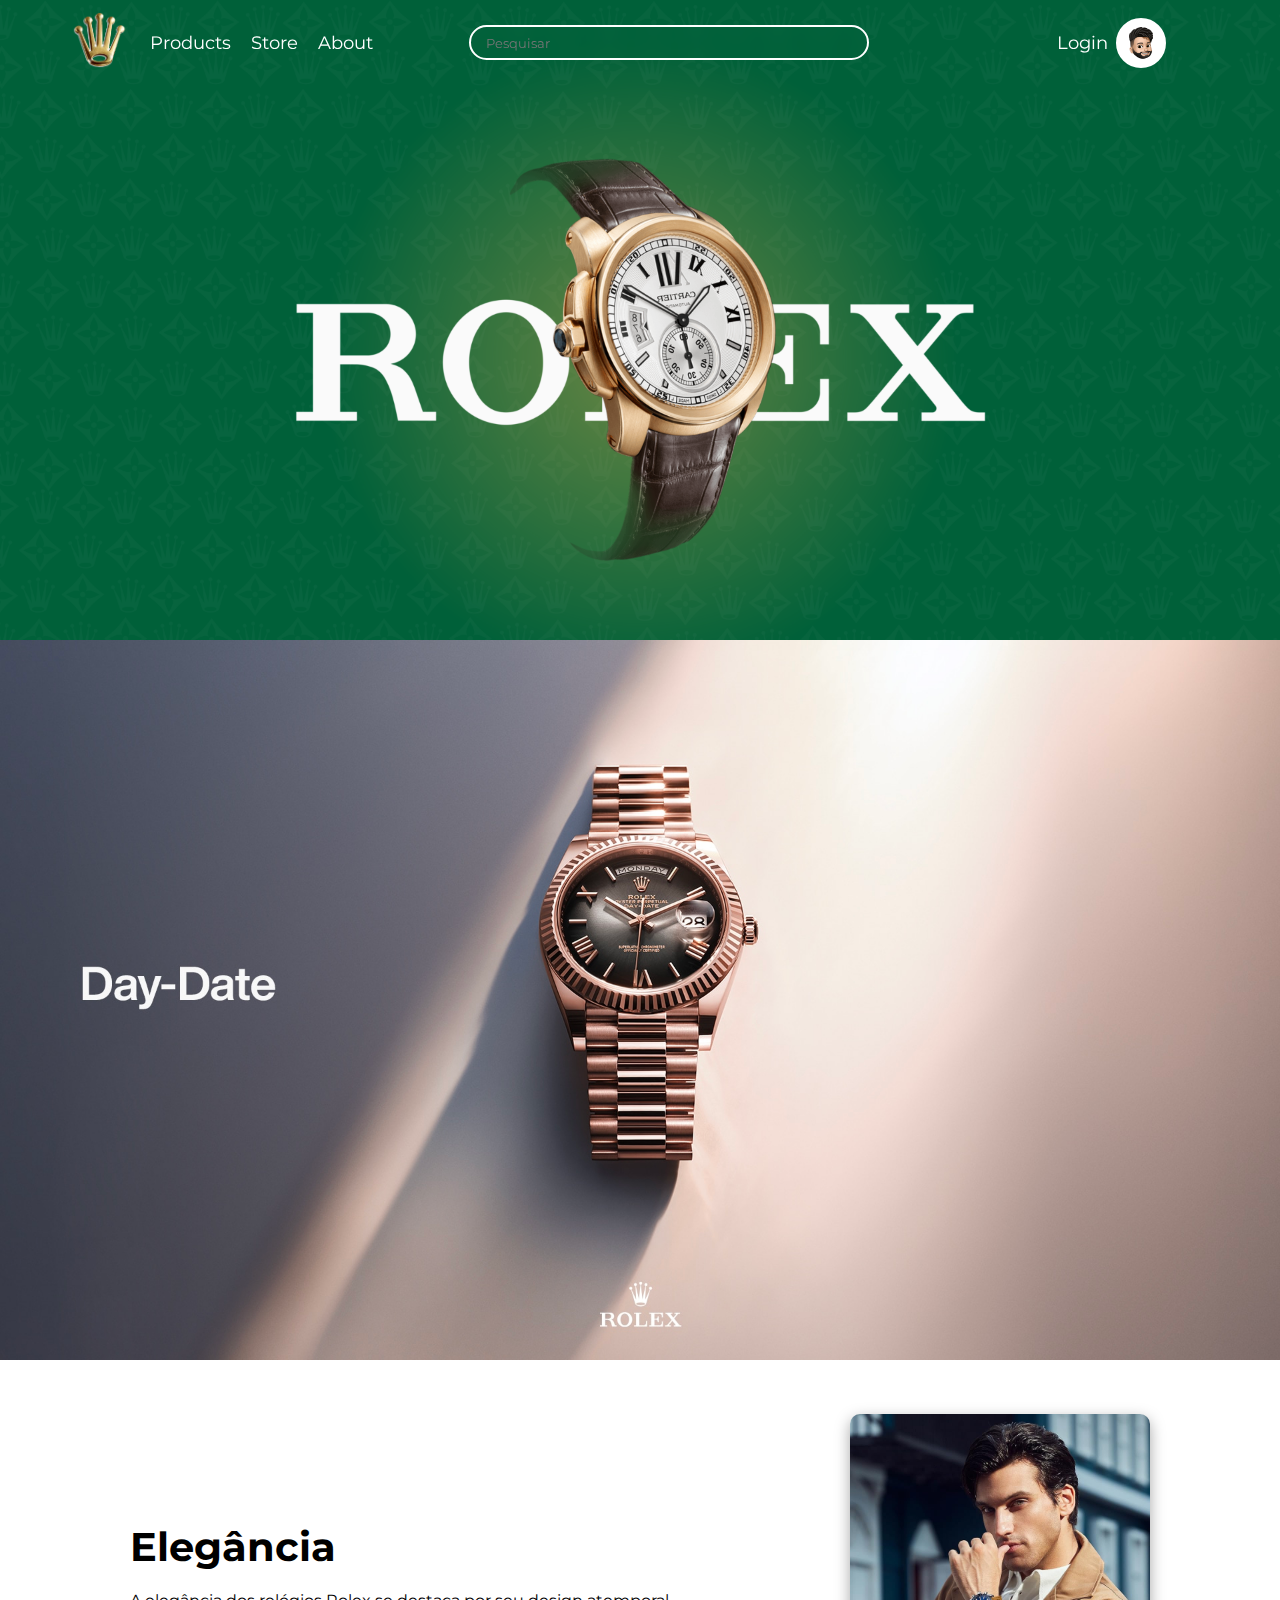
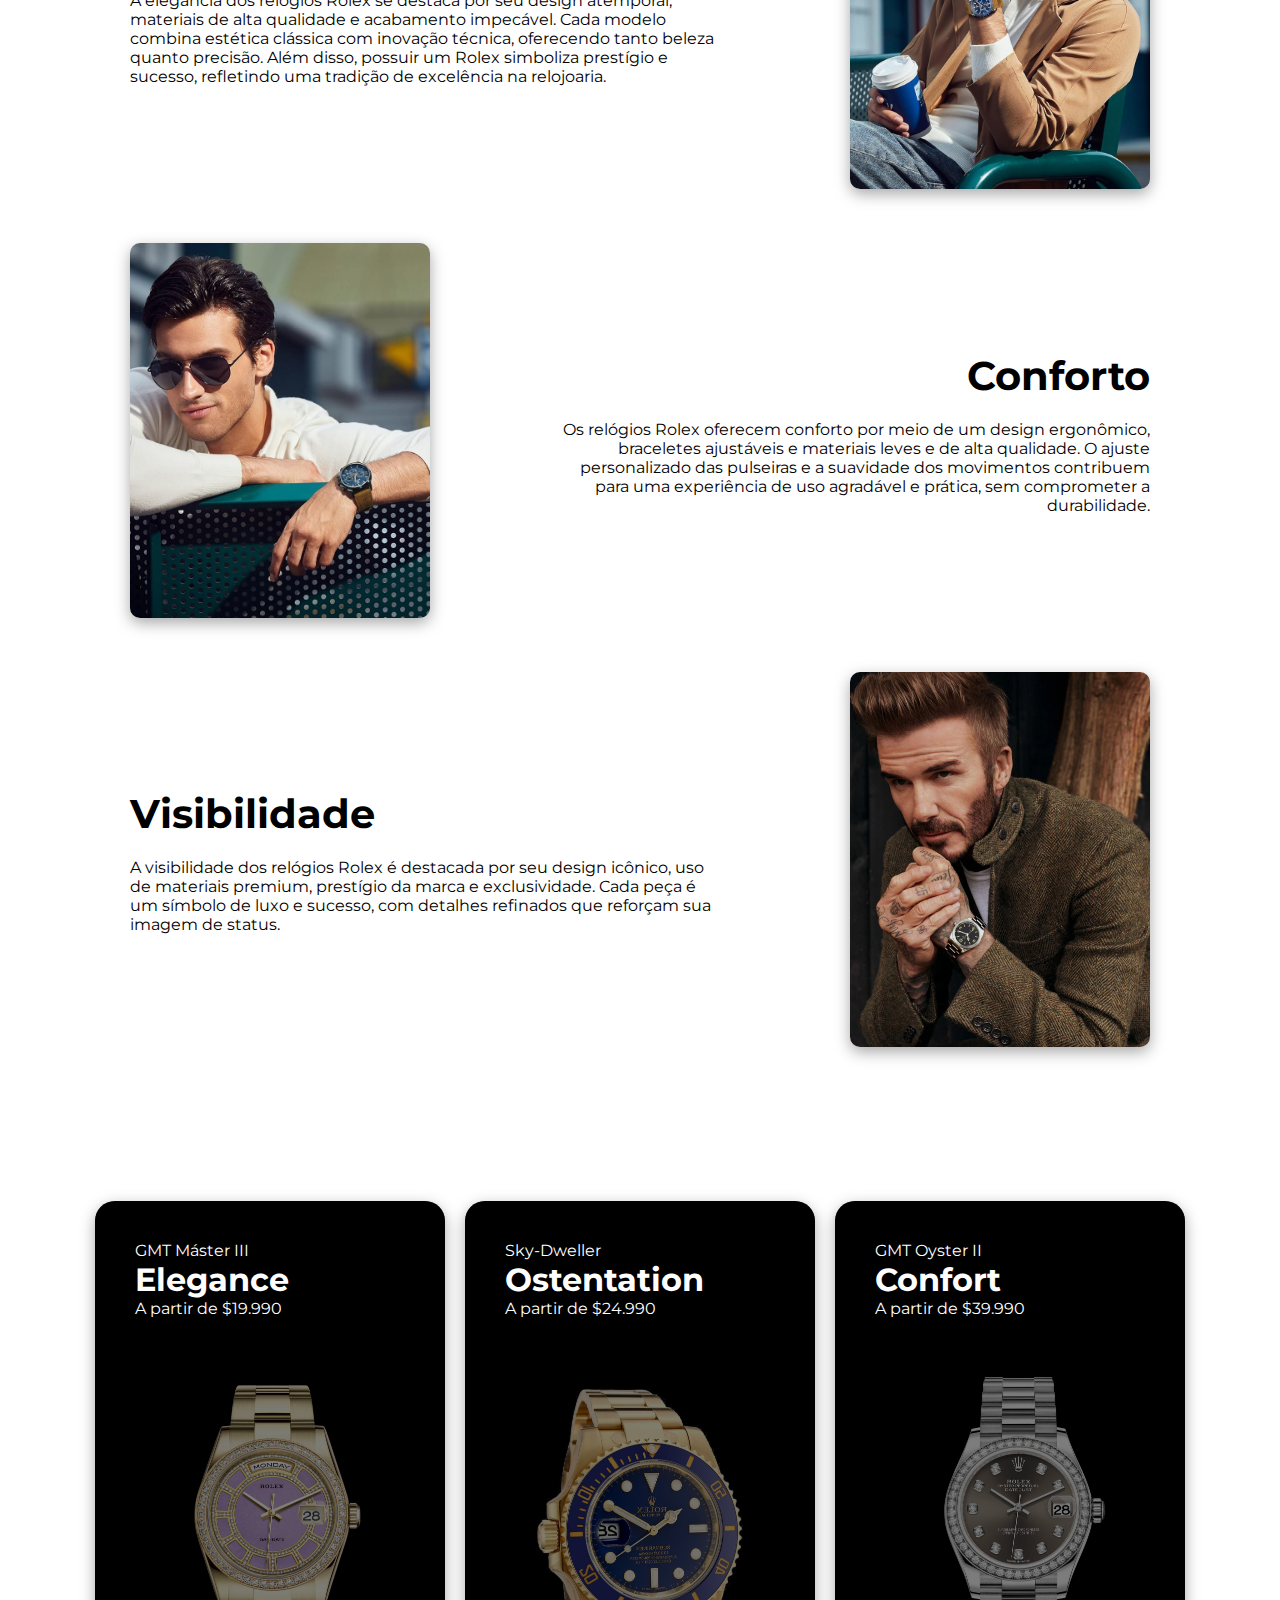
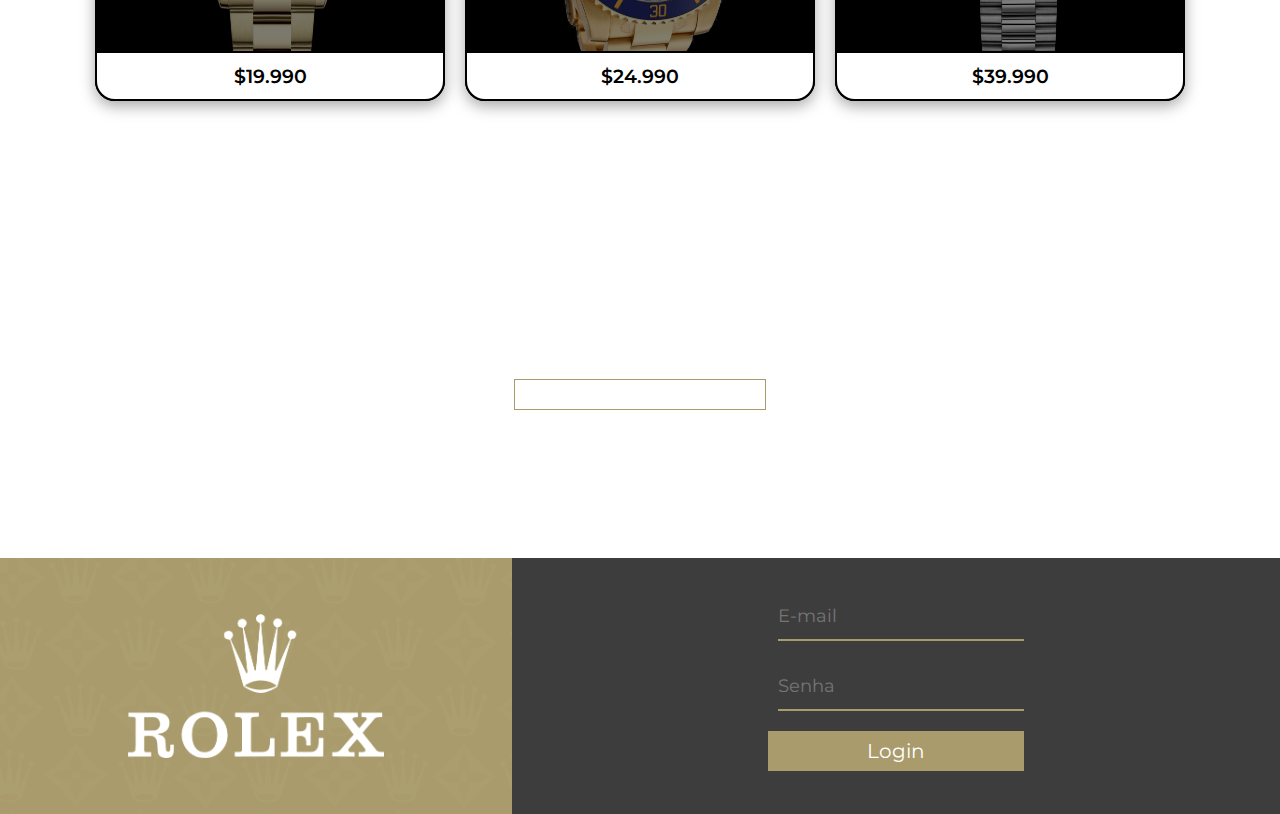
==== index.html @ 1a4acf19 "Update index.html" ====
<!DOCTYPE html>
<html lang="en">
<head>
    <meta name="google" content="notranslate">
    <link rel="stylesheet" href="https://cdnjs.cloudflare.com/ajax/libs/font-awesome/6.6.0/css/all.min.css" integrity="sha512-Kc323vGBEqzTmouAECnVceyQqyqdsSiqLQISBL29aUW4U/M7pSPA/gEUZQqv1cwx4OnYxTxve5UMg5GT6L4JJg==" crossorigin="anonymous" referrerpolicy="no-referrer" />
    <meta charset="UTF-8">
    <link rel="stylesheet" href="style.css">
    <link rel="icon" type="image/x-icon" href="/Imagens/rolex-logo-clipart-gold-bronze-hook-cutlery-transparent-png-2215462.png">
    <meta name="viewport" content="width=device-width, initial-scale=1.0">
    <script src="script.js"></script>
    <title>Document</title>
</head>
<body>
    <header>
        <ul class="nav-bar">
            <div class="dropdown">
                <button class="dropbtn" onclick="myFunction()">☰</button>
                <div class="dropdown-content" id="myDropdown" >
                    <a href="#sobre">Products</a>
                    <a href="#mercadoria">Store</a>
                    <a href="#footer">About</a>
                    <a href="login.html">Login</a>
                </div>
            </div>
            <a href="#casa"><img src="/Imagens/rolex-logo-clipart-gold-bronze-hook-cutlery-transparent-png-2215462.png" alt="" class="logo" style="width: 60px;"></a>

            <a href="#sobre"><li class="item1">Products</li></a>
            <a href="#mercadoria"><li class="item2">Store</li></a>
            <a href="#footer"><li class="item3">About</li></a>
        </ul>
        <form class="search">
            <i class="fa-solid fa-magnifying-glass"></i>
            <input class="text" type="search" placeholder="Pesquisar">
        </form>
        <div class="login">
            <button class="btn"><a href="login.html">Login</a></button>
            <img src="/Imagens/memoji.png" id="user1" alt=""> <!--PngSet-->

        </div>
    </header>
    <div class="back"  id="casa">
        <h1 class="escondido"></h1>
    </div>
    <div class="container" id="sobre">
        <div class="wrapper">
            <img src="/Imagens/slide1.jpg" alt="">
        </div>
    </div>
    <!--Comentarios-->
    <section class="comments">
        <div class="comment">
            <div class="comments-words">
                <h1 class="comments-title">
                    Elegância
                </h1>
                        <p class="comments-comment">
                            A elegância dos relógios Rolex se destaca por seu design atemporal, materiais de alta qualidade e acabamento impecável. Cada modelo combina estética clássica com inovação técnica, oferecendo tanto beleza quanto precisão. Além disso, possuir um Rolex simboliza prestígio e sucesso, refletindo uma tradição de excelência na relojoaria.
                        </p>
            </div>
            <aside>
                <img src="/Imagens/elegante.jpg" alt="" class="comments-img">
            </aside>
        </div>
        <div class="comment2">
            <aside>
                <img src="/Imagens/elegante2.jpg" alt="" class="comments-img">
            </aside>
            <div class="comments-words2">
                <h1 class="comments-title">
                    Conforto
                </h1>
                        <p class="comments-comment">
                            Os relógios Rolex oferecem conforto por meio de um design ergonômico, braceletes ajustáveis e materiais leves e de alta qualidade. O ajuste personalizado das pulseiras e a suavidade dos movimentos contribuem para uma experiência de uso agradável e prática, sem comprometer a durabilidade.
                        </p>
            </div>
        </div>
        <div class="comment">
            <div class="comments-words">
                <h1 class="comments-title">
                    Visibilidade
                </h1>
                        <p class="comments-comment">
                            A visibilidade dos relógios Rolex é destacada por seu design icônico, uso de materiais premium, prestígio da marca e exclusividade. Cada peça é um símbolo de luxo e sucesso, com detalhes refinados que reforçam sua imagem de status.
                        </p>
            </div>
            <aside>
                <img src="/Imagens/elegante3.webp" alt="" class="comments-img">
            </aside>
        </div>
    </section>
    <!--cards-->
    <div class="multiple-cards">
        <div class="card">
            <div class="container-card">
                <p class="card-title">GMT Máster III</p>
                <h1 class="card-subtitle">Elegance</h1>
                <p class="price">A partir de $19.990</p>
                <button class="price-buy">$19.990</button>
            </div>
        </div>
        <div class="card1">
            <div class="container-card">
                <p class="card-title">Sky-Dweller</p>
                <h1 class="card-subtitle">Ostentation</h1>
                <p class="price">A partir de $24.990</p>
                <button class="price-buy">$24.990</button>
            </div>
        </div>
        <div class="card2">
            <div class="container-card">
                <p class="card-title">GMT Oyster II</p>
                <h1 class="card-subtitle">Confort</h1>
                <p class="price">A partir de $39.990</p>
                <button class="price-buy">$39.990</button>
            </div>
        </div>
    </div>
    <footer>
        <div class="sessao">
            <div class="primeira">
                <p class="mensagem-footer">
                    Follow us on social media
                </p>

            </div>
            <div class="segunda">
                <i class="fa-brands fa-facebook" id="facebook"></i>
                <i class="fa-brands fa-twitter" id="twitter"></i>
                <i class="fa-brands fa-instagram" id="instagram"></i>
                <i class="fa-brands fa-tiktok" id="tiktok"></i>
            </div>
        </div>
        <div class="sessao2" id="footer">
            <div class="box">
                <img class="whitelogo" src="/Imagens/white.png" alt="" style="width: 20vw;">
                
            </div>
            <div class="forms">
                <form class="formulario">
                    <div class="form-element">
                        <i class="fa-solid fa-user" id="user2"></i>
                        <input type="email" name="email" id="email" placeholder="E-mail">
                    </div>
                    <div class="form-element">
                        <i class="fa-solid fa-lock" id="user2"></i>
                        <input type="password" name="Senha" id="senha" placeholder="Senha">
                    </div>
                    <div class="form-element">
                        <input type="submit" value="Login" id="botao">
                    </div>
                    
                </form>
            </div>
        </div>

    </footer>
    
</body>
</html>
---- style.css ----
@import url('https://fonts.googleapis.com/css2?family=Montserrat:ital,wght@0,100..900;1,100..900&display=swap');

*{
    margin: 0;
    padding: 0;
    box-sizing: border-box;
    font-family: "Montserrat", sans-serif;
    text-decoration: none;
    list-style: none;
    scroll-behavior: smooth;
}

body{
    min-height: 100vh;
    background-size: 100%;
    background-color: #fff;
    background-position: center;
}
a{
    color: #fff;
}
a:hover{
    color: rgba(255, 255, 255, 0.4);
}
a:active{
    color: rgba(255, 255, 255, 0.2);
}


::-webkit-scrollbar{
    width: 0px;
}
.nav-bar{
    display: flex;
    align-items: center;
    list-style: none;
    gap: 20px;
    color: #fff;
    font-size: 18px;
    padding-right: 15px;
}
.dropbtn{
    background-color: transparent;
    border: none;
    color: #fff;
    font-size: 30px;
    cursor: pointer;
}
.dropdown-content{
    display: none;
    position: absolute;
    text-align: center;
    background-color: #fff;
    min-width: 300px;
    box-shadow: 0px 8px 16px 0px rgba(0, 0, 0, 0.2);
    margin-top: 20px;
    z-index: 1;
    
}
.dropdown-content a{
    color: black;
    padding: 12px 16px;
    text-decoration: none;
    display: block;
}
.dropdown a:hover{
    background-color: #c0c0c0;
}
.dropdown{
    position: relative;
    display: inline-block;
}
.show{
    display: block;
}
.item1, .item2, .item3{
    cursor: pointer;
}
.item1:hover{
    color: rgba(255, 255, 255, 0.4);
}
.item2:hover{
    color: rgba(255, 255, 255, 0.4);
}
.item3:hover{
    color: rgba(255, 255, 255, 0.4);
}
.item1:active{
    color: rgba(255, 255, 255, 0.2);
}
.item2:active{
    color: rgba(255, 255, 255, 0.2);
}
.item3:active{
    color: rgba(255, 255, 255, 0.2);
}
.search{
    display: flex;
    align-items: center;
    gap: 10px;
    border: 2px solid #fff;
    padding: 5px;
    border-radius: 50px;
    color: #fff;
    height: 35px;
    backdrop-filter: blur(10px);
}
.text{
    outline: none;
    border: none;
    width: 100%;
    overflow: hidden;
    background-color: transparent;
    color: #fff;

}
.login{
    padding-right: 5vw;
    display: flex;
}
.btn{
    font-size: 18px;
    color: #fff;
    background-color: transparent;
    border: none;
    padding: 8px;
    border-radius: 50px 0 0 50px; 
    cursor: pointer;
}
.btn:hover{
    color: rgba(255, 255, 255, 0.4);
}
.btn:active{
    color: rgba(255, 255, 255, 0.2);
}
#user1{
    background-color: #fff;
    border: 2px solid #fff;
    border-radius: 50px;
    padding: 7px;
    color: #fff;
    cursor: pointer;
    width: 50px;
    height: 50px;
    object-fit: contain;
}

.escondido{
    color: transparent;
}

img{
    width: 100%;
}


.diferente{
    background-color: #006039;
    color: #fff;
}
/*Comentarios*/

.comments{
    padding: 50px 100px;
}
.comment{
    display: flex;
    align-items: center;
    justify-content: center;
    padding: 0 30px 0 30px;
}
.comments-img{
    width: 300px;
    border-radius: 10px;
    box-shadow: rgba(0, 0, 0, 0.35) 0px 5px 15px;
}
.comments-title{
    font-size: 40px;
    padding: 0px 0 20px 0;
}
.comments-words{
    padding: 0 10vw 0 0;
}
.comments-words2{
    padding: 0 0 0 10vw;
}
.comment2{
    display: flex;
    align-items: center;
    justify-content: center;
    text-align: right;
    padding: 50px 30px 50px 30px;
}

/*cards*/
.container-card{
    color: #fff;
    position: absolute;
    top: 50%;
    left: 50%;
    transform: translate(-50%,-50%);
    width: 350px;
    height: 500px;
    padding: 40px;
    background: rgba(0, 0, 0, 0.5);
    border-radius: 20px;   
    box-shadow: rgba(0, 0, 0, 0.35) 0px 5px 15px; 

}
.card{
    position: relative;
    background-image: url(/Imagens/relogio1.png);
    background-position: center;
    background-repeat: no-repeat;
    background-size: cover;
    width: 350px;
    height: 500px;
    border-radius: 20px;
}
.card1{
    position: relative;
    background-image: url(/Imagens/relogio2.png);
    background-position: center;
    background-repeat: no-repeat;
    background-size: cover;
    width: 350px;
    height: 500px;
    border-radius: 20px;
}
.card2{
    position: relative;
    background-image: url(/Imagens/relogio3.png);
    background-position: center;
    background-repeat: no-repeat;
    background-size: cover;
    width: 350px;
    height: 500px;
    border-radius: 20px;
}
.multiple-cards{
    display: flex;
    align-items: center;
    justify-content: center;
    gap: 20px;
    flex-wrap: wrap;
    padding: 100px 0 150px 0;
}
.price-buy{
    position: absolute;
    bottom: 0;
    left: 0;
    width: 100%;
    height: 50px;
    background: #fff;
    color: #000;
    display: flex;
    justify-content: center;
    align-items: center;
    font-size: 1.2em;
    font-weight: 600;
    border-radius: 0 0 20px 20px;
    cursor: pointer;
    border: #000 solid 2px;
}
.container-card:hover{
    background: rgba(0, 0, 0, 0);
    transition: 0.1s;

}
.card:hover{
    transform: scale(1.02);
    transition: 0.2s;
}
.card1:hover{
    transform: scale(1.02);
    transition: 0.2s;
}
.card2:hover{
    transform: scale(1.02);
    transition: 0.2s;
}
.price-buy:hover{
    background: #006039;
    color: #fff;
    transition: 0.1s;
}
.sessao{
    background-image: url(/Imagens/footer.png);
    background-repeat: no-repeat;
    background-size: 100%;
    background-position: top;

}

.mensagem-footer{
    text-align: center;
    border: 1.5px solid #a99b6b;
    padding: 5px;
    margin-bottom: 20px;
    font-weight: 300;
    letter-spacing: 1.5px;
}
.segunda{
    display: flex;
    align-items: center;
    justify-content: center;
    gap: 25px;
    font-size: 30px;
    padding: 0 0 10vw 0;

}
/*redes sociais*/
#facebook{
    border: none;
    cursor: pointer;
    transition: 0.1s;

    
}

#instagram{
    border: none;
    cursor: pointer;
}

#twitter{
    border: none;
    cursor: pointer;
    transition: 0.1s;

}
#facebook:hover{
    color:#3b5998;
}
#tiktok{
    border: none;
    cursor: pointer;
    transition: 0.1s;
}
#instagram:hover{
    color:#e1306c;
}
#twitter:hover{
    color:#00acee;
}
#tiktok:hover{
    color:#ff0000;
}

.formulario{
    display: flex;
    flex-direction: column;
    gap: 10px;
    width: 20vw;
    float:right;

}
.sessao2{
    display: flex;
    background-color: rgb(61, 61, 61);
}

.fa-brands{
    color: #fff;
}

#email{
    width: 100%;
    background-color: transparent;
    border: none;
    border-bottom: 2px solid #a99b6b;
    color: #fff;
}
#senha{
    width: 100%;
    background-color: transparent;
    border: none;
    border-bottom: 2px solid #a99b6b;
    color: #fff;
}
#botao{
    width: 100%;
}
#user2{
    font-size: 20px;
    color: #a99b6b;
}
.form-element{
    display: flex;
    align-items: center;
    gap: 10px;
    padding: 0 0 10px 0;
    
}

/*Media*/
/*Desktop*/
@media screen and (min-width: 1024px){
    .search{
        width: 400px;
        margin-right: 100px;
    }
    header{
        position: fixed;
        z-index: 99999;
        display: flex;
        justify-content: space-between;
        align-items: center;
        padding: 10px 50px;
        width: 100%
    }
    .dropbtn{
        display: none;
    }
    .back{
        background-repeat: no-repeat;
        background-size: 100%;
        background-image: url(/Imagens/computador.png);
        display: flex;
        align-items: center;
        justify-content: center;
        height: 50vw;

    }
    .frase{
        margin-top: 10px;
        width: 40%;
        font-size: 20px;
    }
    .titulo{
        font-size: 40px;
        width: 80%;
        color: 	#fff;
    }

    #email{
        font-size: 20px;
        height: 50px;
        outline: none;
    
    }
    #email::placeholder{
        font-size: 18px;
    }
    #senha{
        height: 50px;
        outline: none;
        font-size: 20px;
    
    }
    #senha::placeholder{
        font-size: 18px;
    }
    #botao{
        height: 40px;
        outline: none;
        font-size: 20px;
        background-color: #a99b6b;
        color: #fff;
        border: none;
        cursor: pointer;
    
    }
    .box{
        height: 20vw;
        width: 40vw;
        background-image: url(Imagens/goldbackground.png);
        display: flex;
        align-items: center;
        justify-content: center;
    }
    .forms{
        display: flex;
        align-items: center;
        justify-content: center;
        padding-left: 20%;
    }
    .primeira{
        background-repeat: no-repeat;
        background-size: 100%;
        padding: 20px;
        color: #fff;
        display: flex;
        justify-content: center;
        align-items: center;
        padding: 10vw 0 0 0;
    }


}

/*Tablet*/
@media screen and (min-width: 768px) and (max-width: 1023px){
    .item1, .item2, .item3{
        display: none;
    }
    .search{
        width: 300px;
        margin-right: 50px;
    }
    header{
        position: fixed;
        z-index: 99999;
        display: flex;
        justify-content: space-between;
        align-items: center;
        padding: 10px 50px;
        width: 100%
    }
    .btn{
        display: none;
    }
    .frase{
        font-size: 17px;
        width: 60%;
    }
    .back{
        background-repeat: no-repeat;
        background-size: 100%;
        background-image: url(/Imagens/tablet.png);
        display: flex;
        align-items: center;
        justify-content: center;
        height: 120vw;

    }

    #email{
        font-size: 20px;
        height: 30px;
        outline: none;
    
    }
    #email::placeholder{
        font-size: 20px;
    }
    #senha{
        height: 30px;
        outline: none;
        font-size: 20px;
    
    }
    #senha::placeholder{
        font-size: 20px;
    }
    #botao{
        height: 30px;
        outline: none;
        font-size: 15px;
        background-color: #a99b6b;
        color: #fff;
        border: none;
        cursor: pointer;
    
    }
    
    .box{
        height: 20vw;
        width: 40vw;
        background-image: url(Imagens/goldbackground.png);
        display: flex;
        align-items: center;
        justify-content: center;
        
    }
    .form-element{
        width: 40vw;
    }
    .forms{
        display: flex;
        align-items: center;
        justify-content: center;
        padding-left: 10%;
    }
    .primeira{
        background-repeat: no-repeat;
        background-size: 100%;
        padding: 20px;
        color: #fff;
        display: flex;
        justify-content: center;
        align-items: center;
        padding: 10vw 0 0 0;
    }

}

/*Mobile*/
@media screen and (max-width: 767px){
    .item1, .item2, .item3{
        display: none;
    }
    header{
        position: fixed;
        z-index: 99999;
        display: flex;
        justify-content: space-between;
        align-items: center;
        padding: 10px 10px;
        width: 100%
    }
    .login{
        padding-left: 30px;
    }
    .btn{
        display: none;
    }
    .nav-bar{
        padding-left: 10px;
        gap: 3px;
    }
    .lista2{
        display: none;
    }
    .back{
        background-repeat: no-repeat;
        background-size: 100%;
        background-image: url(/Imagens/calular.png);
        display: flex;
        align-items: center;
        justify-content: center;
        height: 170vw;

    }
    .frase{
        margin-top: 10px;
        width: 80%;
        font-size: 12px;
    }
    .titulo{
        font-size: 20px;
        width: 100%;
        color: 	#fff;
    }
    .comments{
        padding: 50px 0px;
    }
    .comments-img{
        width: 180px;
    }
    .comments-title{
        font-size: 30px;
    }
    .comments-words{
        padding: 0 10vw 0 0;
        font-size: 12px;
    }
    .comments-words2{
        padding: 0 0 0 10vw;
        font-size: 12px;
    }

    #email{
        font-size: 20px;
        height: 20px;
        outline: none;
    
    }
    #email::placeholder{
        font-size: 15px;
    }
    #senha{
        height: 20px;
        outline: none;
        font-size: 20px;
    
    }
    #senha::placeholder{
        font-size: 15px;
    }
    #botao{
        height: 20px;
        outline: none;
        font-size: 13px;
        background-color: #a99b6b;
        color: #fff;
        border: none;
        cursor: pointer;
    
    }
    .box{
        height: 30vw;
        width: 40vw;
        background-image: url(Imagens/goldbackground.png);
        display: flex;
        align-items: center;
        justify-content: center;
        
    }
    .form-element{
        width: 40vw;
    }
    .forms{
        display: flex;
        align-items: center;
        justify-content: center;
        padding-left: 10%;
    }
    .primeira{
        background-repeat: no-repeat;
        background-size: 100%;
        padding: 20px;
        color: #fff;
        display: flex;
        justify-content: center;
        align-items: center;
        padding: 10vw 0 0 0;
    }

}
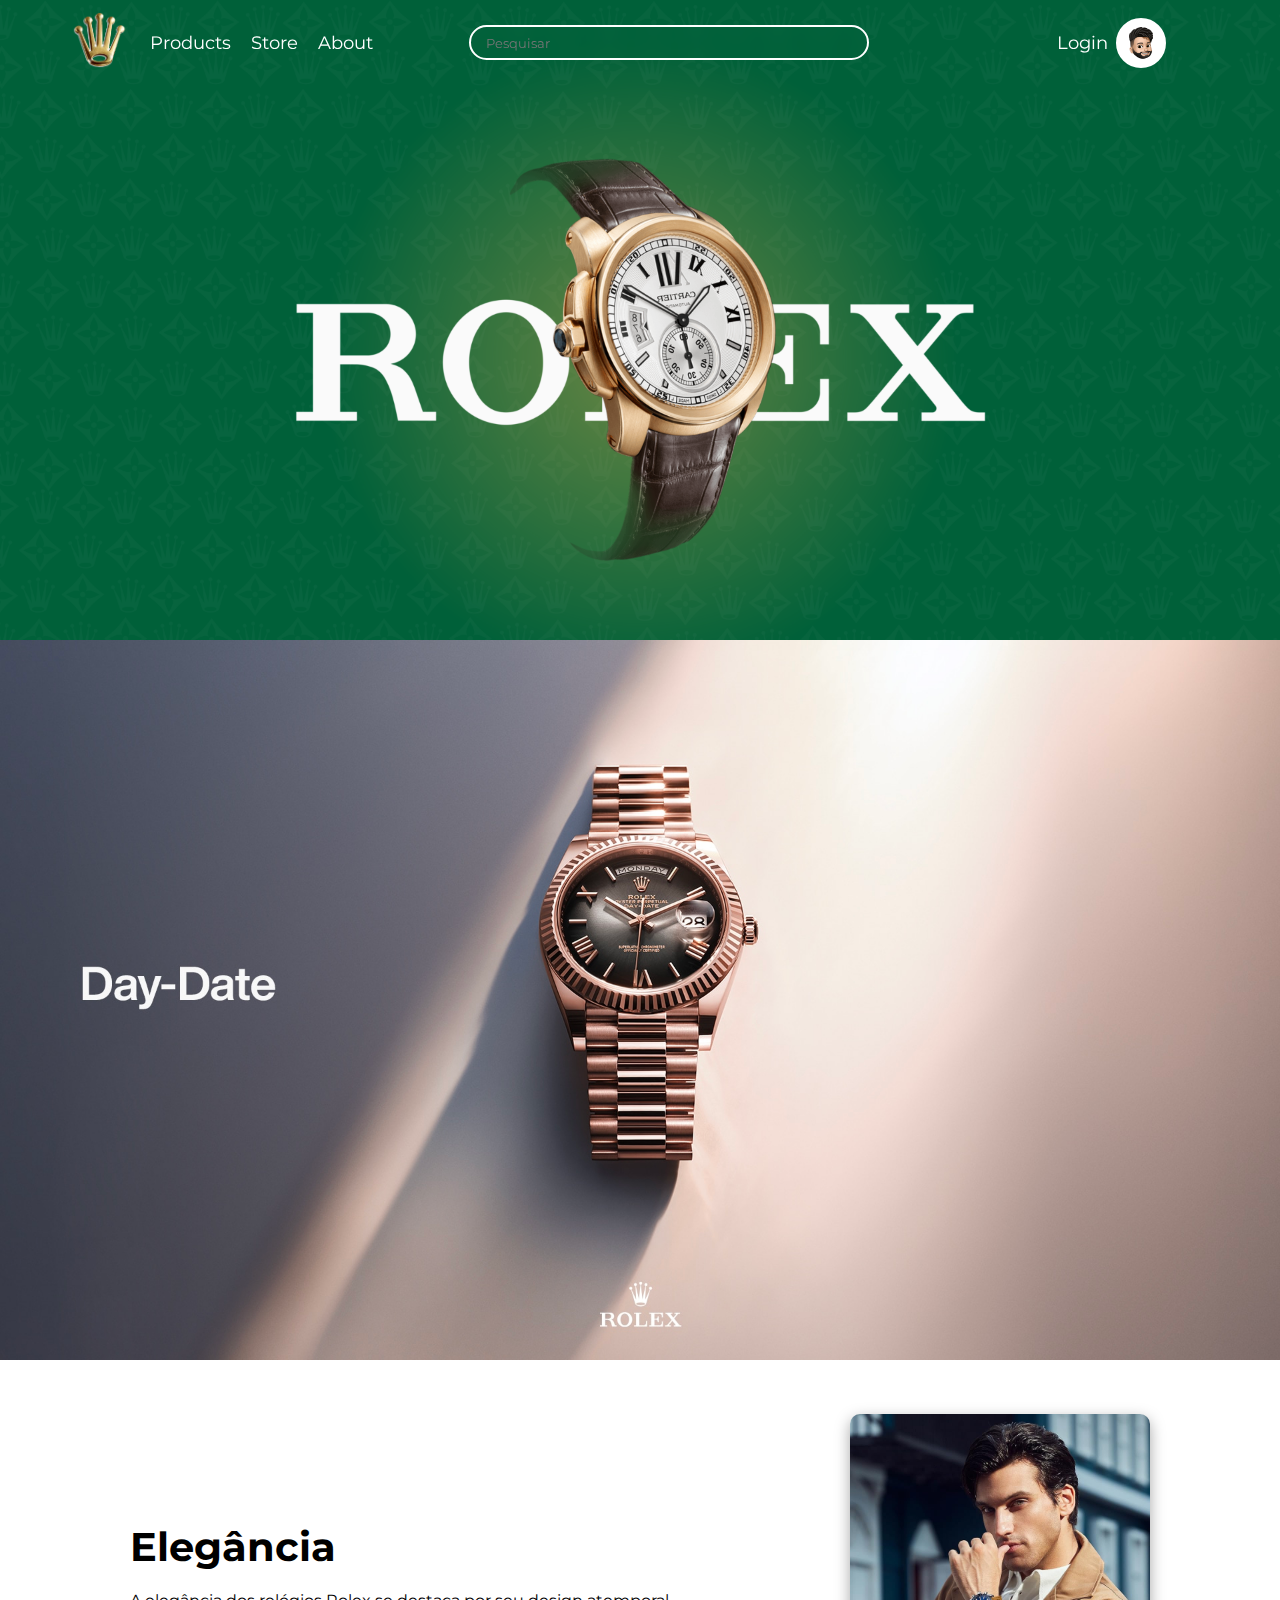
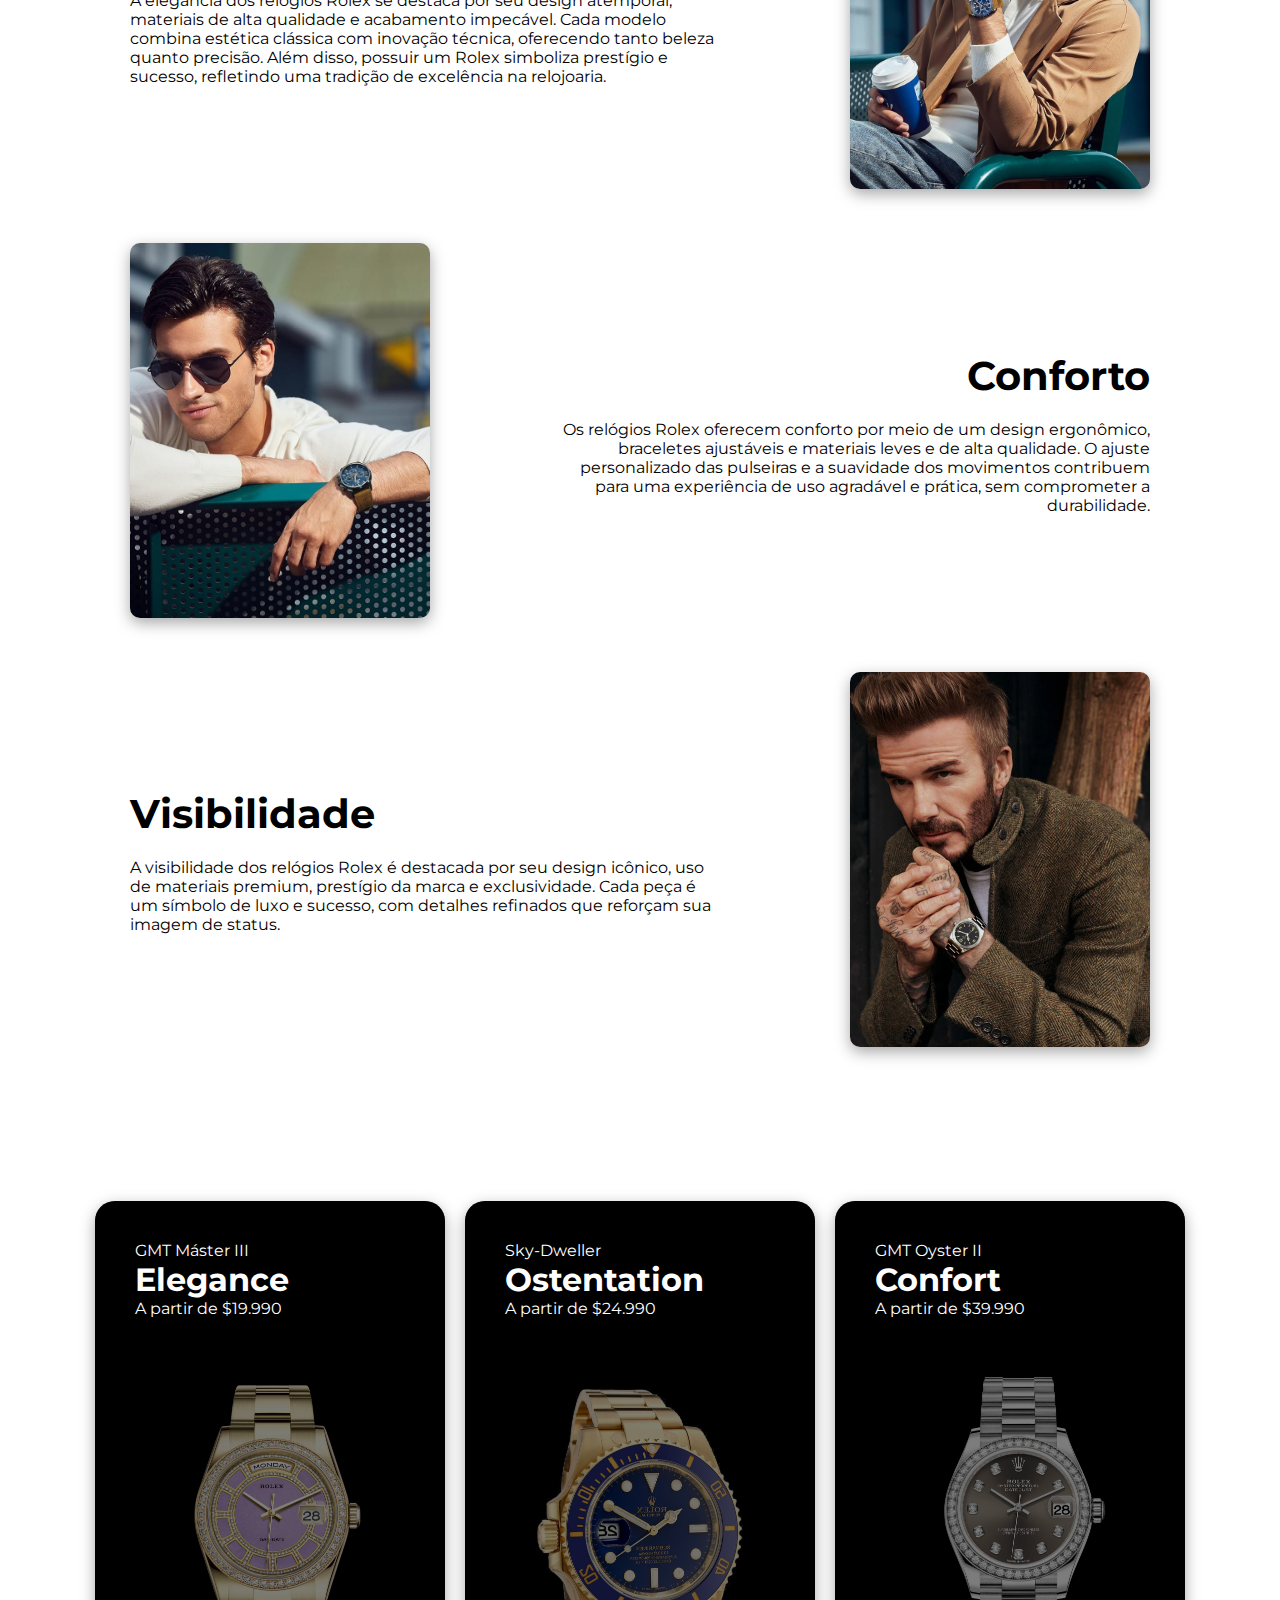
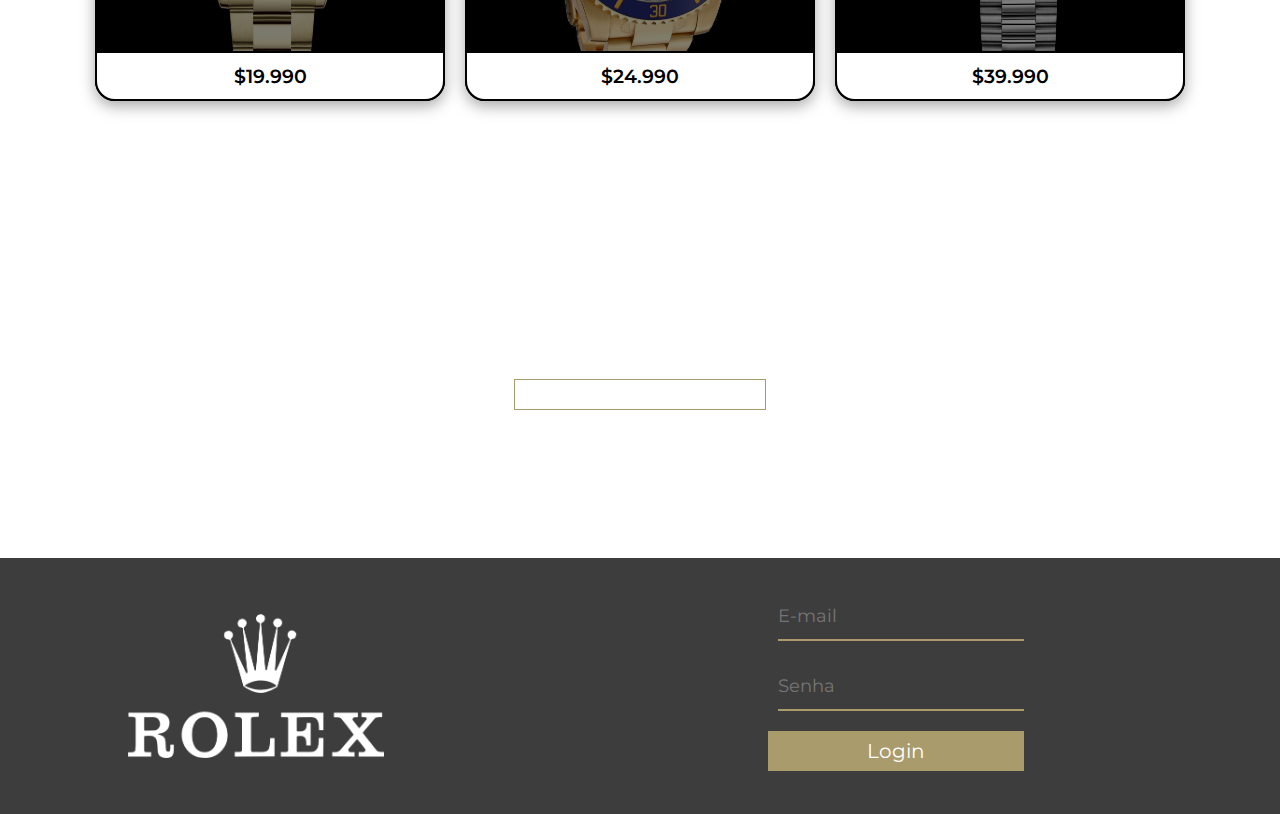
==== commit 6bb1e435: "Update index.html" ====
--- a/index.html
+++ b/index.html
@@ -22,7 +22,7 @@
                     <a href="login.html">Login</a>
                 </div>
             </div>
-            <a href="#casa"><img src="/Imagens/rolex-logo-clipart-gold-bronze-hook-cutlery-transparent-png-2215462.png" alt="" class="logo" style="width: 60px;"></a>
+            <a href="#casa"><img src="./Imagens/rolex-logo-clipart-gold-bronze-hook-cutlery-transparent-png-2215462.png" alt="" class="logo" style="width: 60px;"></a>
 
             <a href="#sobre"><li class="item1">Products</li></a>
             <a href="#mercadoria"><li class="item2">Store</li></a>
@@ -34,7 +34,7 @@
         </form>
         <div class="login">
             <button class="btn"><a href="login.html">Login</a></button>
-            <img src="/Imagens/memoji.png" id="user1" alt=""> <!--PngSet-->
+            <img src="./Imagens/memoji.png" id="user1" alt=""> <!--PngSet-->
 
         </div>
     </header>
@@ -43,7 +43,7 @@
     </div>
     <div class="container" id="sobre">
         <div class="wrapper">
-            <img src="/Imagens/slide1.jpg" alt="">
+            <img src="./Imagens/slide1.jpg" alt="">
         </div>
     </div>
     <!--Comentarios-->
@@ -58,12 +58,12 @@
                         </p>
             </div>
             <aside>
-                <img src="/Imagens/elegante.jpg" alt="" class="comments-img">
+                <img src="./Imagens/elegante.jpg" alt="" class="comments-img">
             </aside>
         </div>
         <div class="comment2">
             <aside>
-                <img src="/Imagens/elegante2.jpg" alt="" class="comments-img">
+                <img src="./Imagens/elegante2.jpg" alt="" class="comments-img">
             </aside>
             <div class="comments-words2">
                 <h1 class="comments-title">
@@ -84,7 +84,7 @@
                         </p>
             </div>
             <aside>
-                <img src="/Imagens/elegante3.webp" alt="" class="comments-img">
+                <img src="./Imagens/elegante3.webp" alt="" class="comments-img">
             </aside>
         </div>
     </section>
@@ -132,7 +132,7 @@
         </div>
         <div class="sessao2" id="footer">
             <div class="box">
-                <img class="whitelogo" src="/Imagens/white.png" alt="" style="width: 20vw;">
+                <img class="whitelogo" src="./Imagens/white.png" alt="" style="width: 20vw;">
                 
             </div>
             <div class="forms">
--- a/style.css
+++ b/style.css
@@ -209,7 +209,7 @@
 }
 .card{
     position: relative;
-    background-image: url(/Imagens/relogio1.png);
+    background-image: url(./Imagens/relogio1.png);
     background-position: center;
     background-repeat: no-repeat;
     background-size: cover;
@@ -219,7 +219,7 @@
 }
 .card1{
     position: relative;
-    background-image: url(/Imagens/relogio2.png);
+    background-image: url(./Imagens/relogio2.png);
     background-position: center;
     background-repeat: no-repeat;
     background-size: cover;
@@ -229,7 +229,7 @@
 }
 .card2{
     position: relative;
-    background-image: url(/Imagens/relogio3.png);
+    background-image: url(./Imagens/relogio3.png);
     background-position: center;
     background-repeat: no-repeat;
     background-size: cover;
@@ -285,7 +285,7 @@
     transition: 0.1s;
 }
 .sessao{
-    background-image: url(/Imagens/footer.png);
+    background-image: url(./Imagens/footer.png);
     background-repeat: no-repeat;
     background-size: 100%;
     background-position: top;
@@ -415,7 +415,7 @@
     .back{
         background-repeat: no-repeat;
         background-size: 100%;
-        background-image: url(/Imagens/computador.png);
+        background-image: url(./Imagens/computador.png);
         display: flex;
         align-items: center;
         justify-content: center;
@@ -464,7 +464,7 @@
     .box{
         height: 20vw;
         width: 40vw;
-        background-image: url(Imagens/goldbackground.png);
+        background-image: url(.Imagens/goldbackground.png);
         display: flex;
         align-items: center;
         justify-content: center;
@@ -517,7 +517,7 @@
     .back{
         background-repeat: no-repeat;
         background-size: 100%;
-        background-image: url(/Imagens/tablet.png);
+        background-image: url(./Imagens/tablet.png);
         display: flex;
         align-items: center;
         justify-content: center;
@@ -557,7 +557,7 @@
     .box{
         height: 20vw;
         width: 40vw;
-        background-image: url(Imagens/goldbackground.png);
+        background-image: url(.Imagens/goldbackground.png);
         display: flex;
         align-items: center;
         justify-content: center;
@@ -615,7 +615,7 @@
     .back{
         background-repeat: no-repeat;
         background-size: 100%;
-        background-image: url(/Imagens/calular.png);
+        background-image: url(./Imagens/calular.png);
         display: flex;
         align-items: center;
         justify-content: center;
@@ -681,7 +681,7 @@
     .box{
         height: 30vw;
         width: 40vw;
-        background-image: url(Imagens/goldbackground.png);
+        background-image: url(.Imagens/goldbackground.png);
         display: flex;
         align-items: center;
         justify-content: center;
@@ -707,4 +707,4 @@
         padding: 10vw 0 0 0;
     }
 
-}+}
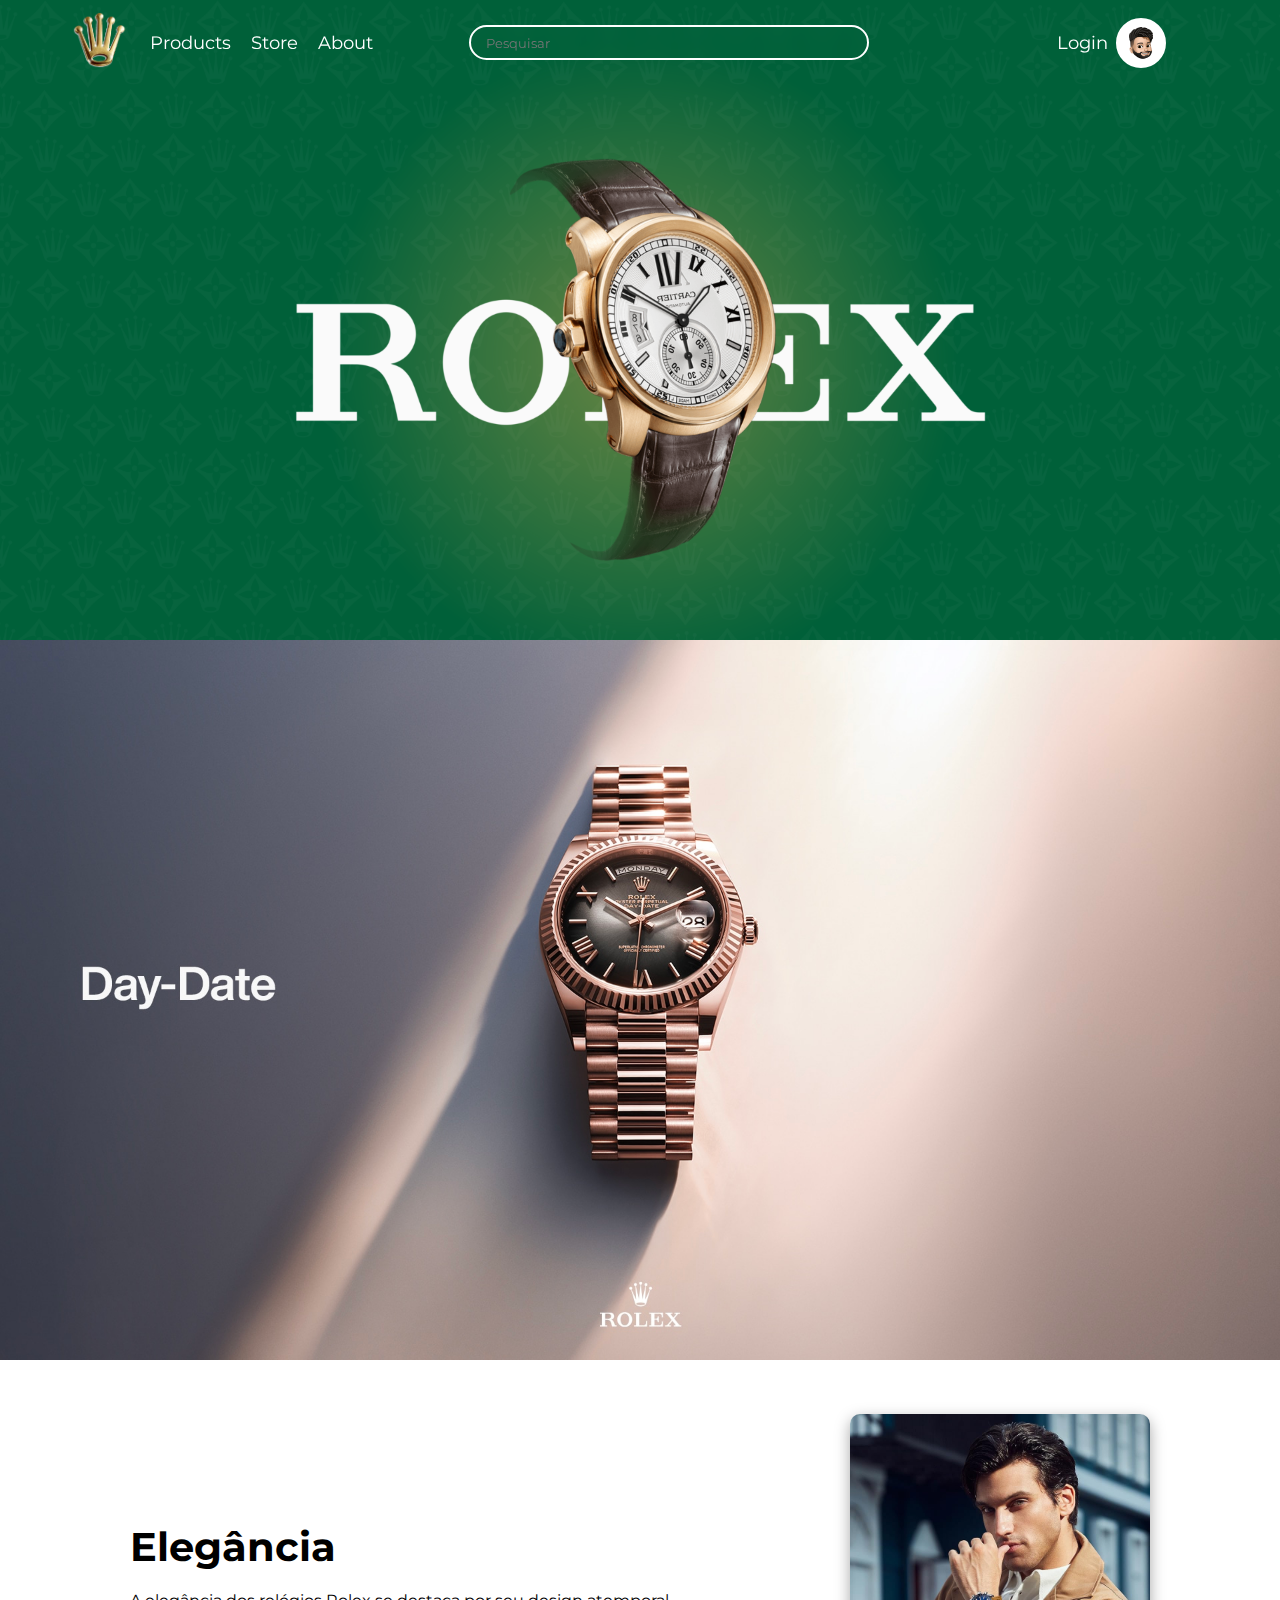
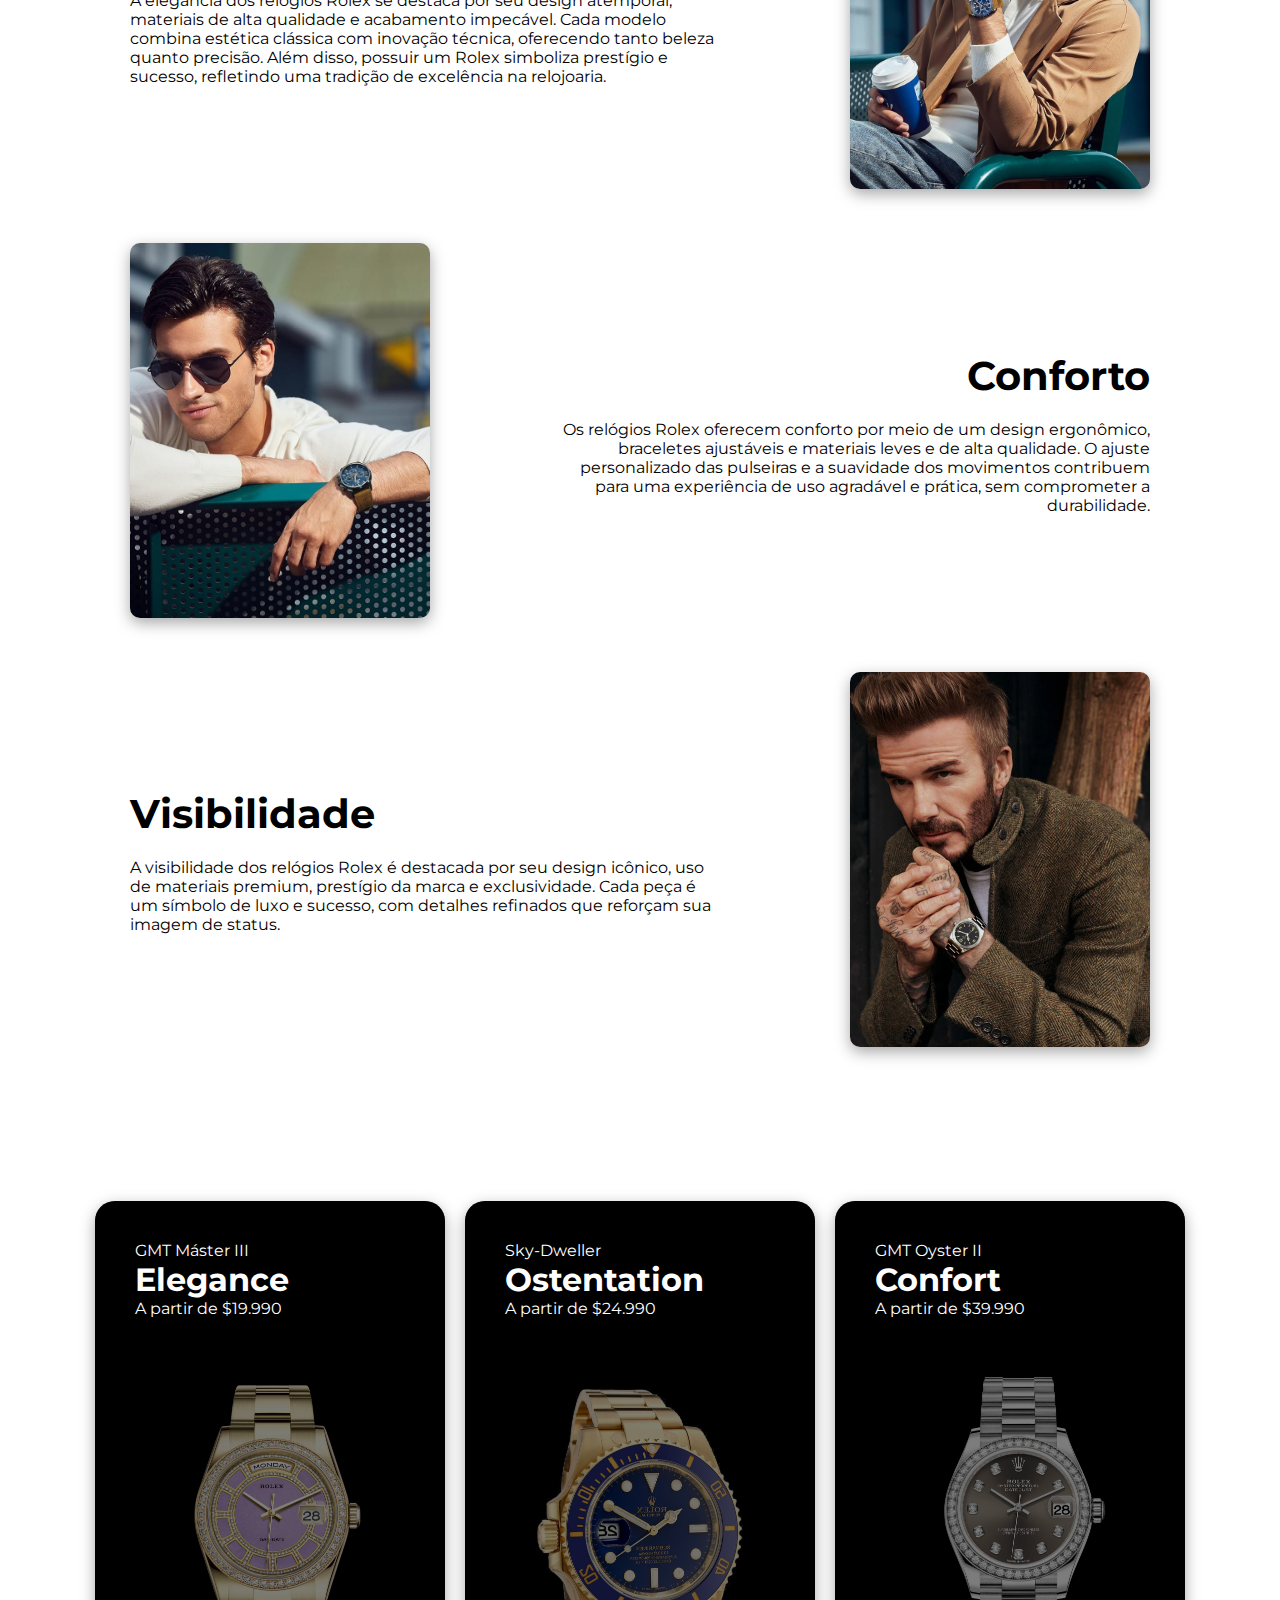
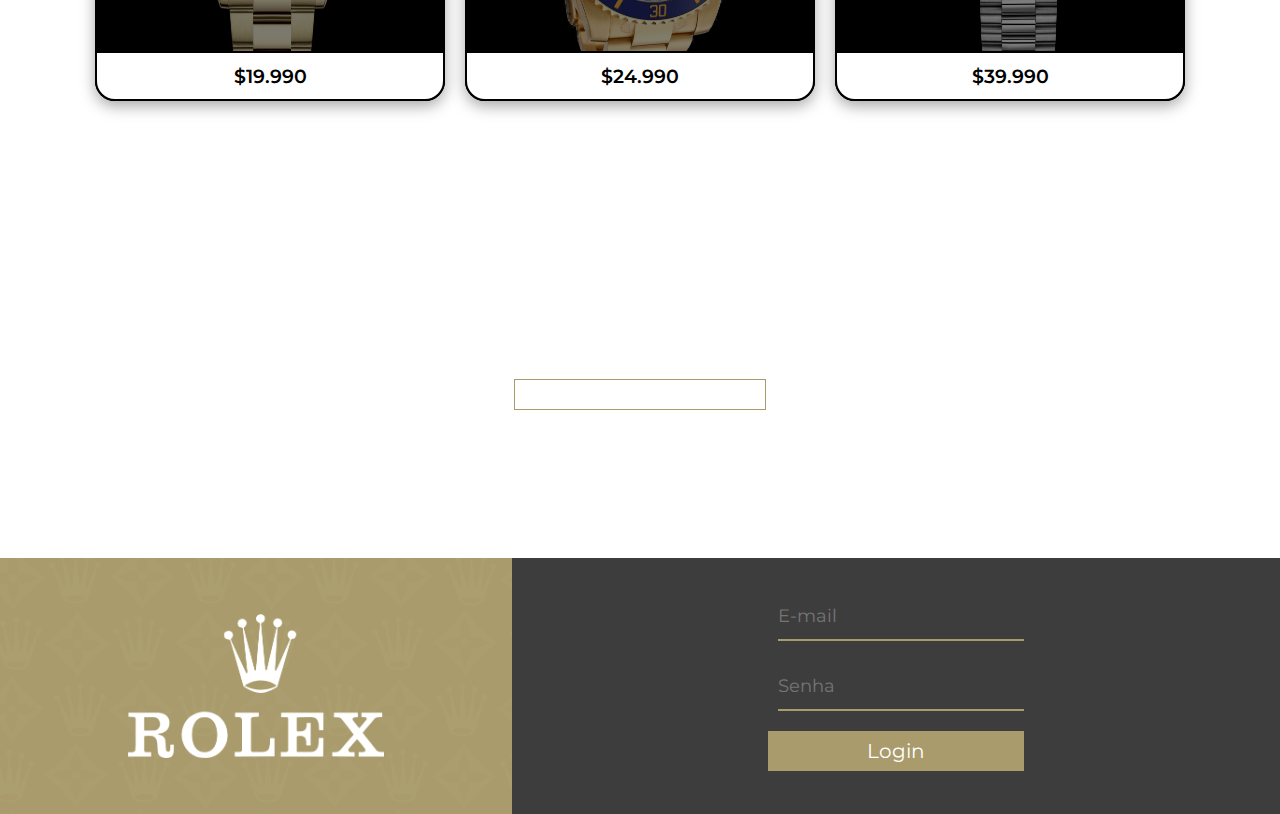
==== commit 1cc87d5f: "Update index.html" ====
--- a/index.html
+++ b/index.html
@@ -5,7 +5,7 @@
     <link rel="stylesheet" href="https://cdnjs.cloudflare.com/ajax/libs/font-awesome/6.6.0/css/all.min.css" integrity="sha512-Kc323vGBEqzTmouAECnVceyQqyqdsSiqLQISBL29aUW4U/M7pSPA/gEUZQqv1cwx4OnYxTxve5UMg5GT6L4JJg==" crossorigin="anonymous" referrerpolicy="no-referrer" />
     <meta charset="UTF-8">
     <link rel="stylesheet" href="style.css">
-    <link rel="icon" type="image/x-icon" href="/Imagens/rolex-logo-clipart-gold-bronze-hook-cutlery-transparent-png-2215462.png">
+    <link rel="icon" type="image/x-icon" href="Imagens/rolex-logo-clipart-gold-bronze-hook-cutlery-transparent-png-2215462.png">
     <meta name="viewport" content="width=device-width, initial-scale=1.0">
     <script src="script.js"></script>
     <title>Document</title>
@@ -22,7 +22,7 @@
                     <a href="login.html">Login</a>
                 </div>
             </div>
-            <a href="#casa"><img src="./Imagens/rolex-logo-clipart-gold-bronze-hook-cutlery-transparent-png-2215462.png" alt="" class="logo" style="width: 60px;"></a>
+            <a href="#casa"><img src="Imagens/rolex-logo-clipart-gold-bronze-hook-cutlery-transparent-png-2215462.png" alt="" class="logo" style="width: 60px;"></a>
 
             <a href="#sobre"><li class="item1">Products</li></a>
             <a href="#mercadoria"><li class="item2">Store</li></a>
@@ -34,7 +34,7 @@
         </form>
         <div class="login">
             <button class="btn"><a href="login.html">Login</a></button>
-            <img src="./Imagens/memoji.png" id="user1" alt=""> <!--PngSet-->
+            <img src="Imagens/memoji.png" id="user1" alt=""> <!--PngSet-->
 
         </div>
     </header>
@@ -43,7 +43,7 @@
     </div>
     <div class="container" id="sobre">
         <div class="wrapper">
-            <img src="./Imagens/slide1.jpg" alt="">
+            <img src="Imagens/slide1.jpg" alt="">
         </div>
     </div>
     <!--Comentarios-->
@@ -58,12 +58,12 @@
                         </p>
             </div>
             <aside>
-                <img src="./Imagens/elegante.jpg" alt="" class="comments-img">
+                <img src="Imagens/elegante.jpg" alt="" class="comments-img">
             </aside>
         </div>
         <div class="comment2">
             <aside>
-                <img src="./Imagens/elegante2.jpg" alt="" class="comments-img">
+                <img src="Imagens/elegante2.jpg" alt="" class="comments-img">
             </aside>
             <div class="comments-words2">
                 <h1 class="comments-title">
@@ -84,7 +84,7 @@
                         </p>
             </div>
             <aside>
-                <img src="./Imagens/elegante3.webp" alt="" class="comments-img">
+                <img src="Imagens/elegante3.webp" alt="" class="comments-img">
             </aside>
         </div>
     </section>
@@ -132,7 +132,7 @@
         </div>
         <div class="sessao2" id="footer">
             <div class="box">
-                <img class="whitelogo" src="./Imagens/white.png" alt="" style="width: 20vw;">
+                <img class="whitelogo" src="Imagens/white.png" alt="" style="width: 20vw;">
                 
             </div>
             <div class="forms">
--- a/style.css
+++ b/style.css
@@ -464,7 +464,7 @@
     .box{
         height: 20vw;
         width: 40vw;
-        background-image: url(.Imagens/goldbackground.png);
+        background-image: url(Imagens/goldbackground.png);
         display: flex;
         align-items: center;
         justify-content: center;
@@ -557,7 +557,7 @@
     .box{
         height: 20vw;
         width: 40vw;
-        background-image: url(.Imagens/goldbackground.png);
+        background-image: url(Imagens/goldbackground.png);
         display: flex;
         align-items: center;
         justify-content: center;
@@ -681,7 +681,7 @@
     .box{
         height: 30vw;
         width: 40vw;
-        background-image: url(.Imagens/goldbackground.png);
+        background-image: url(Imagens/goldbackground.png);
         display: flex;
         align-items: center;
         justify-content: center;
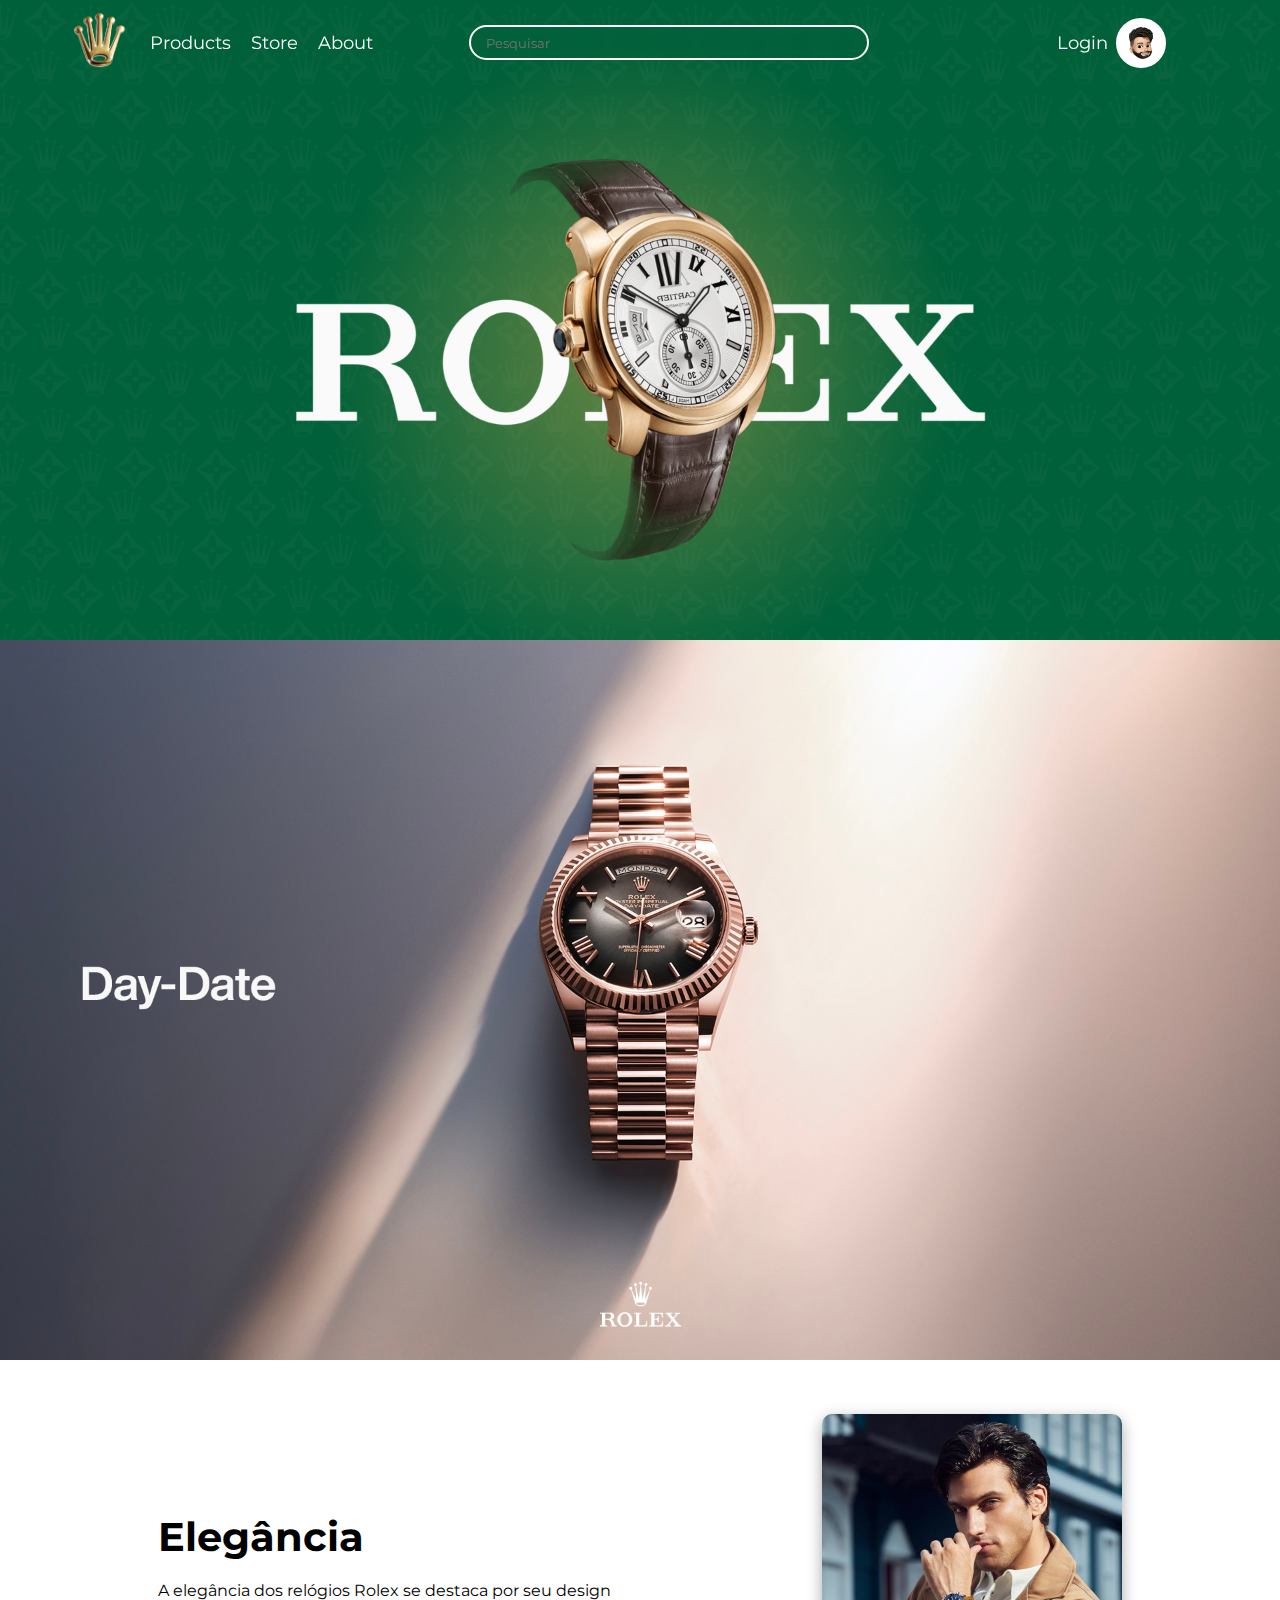
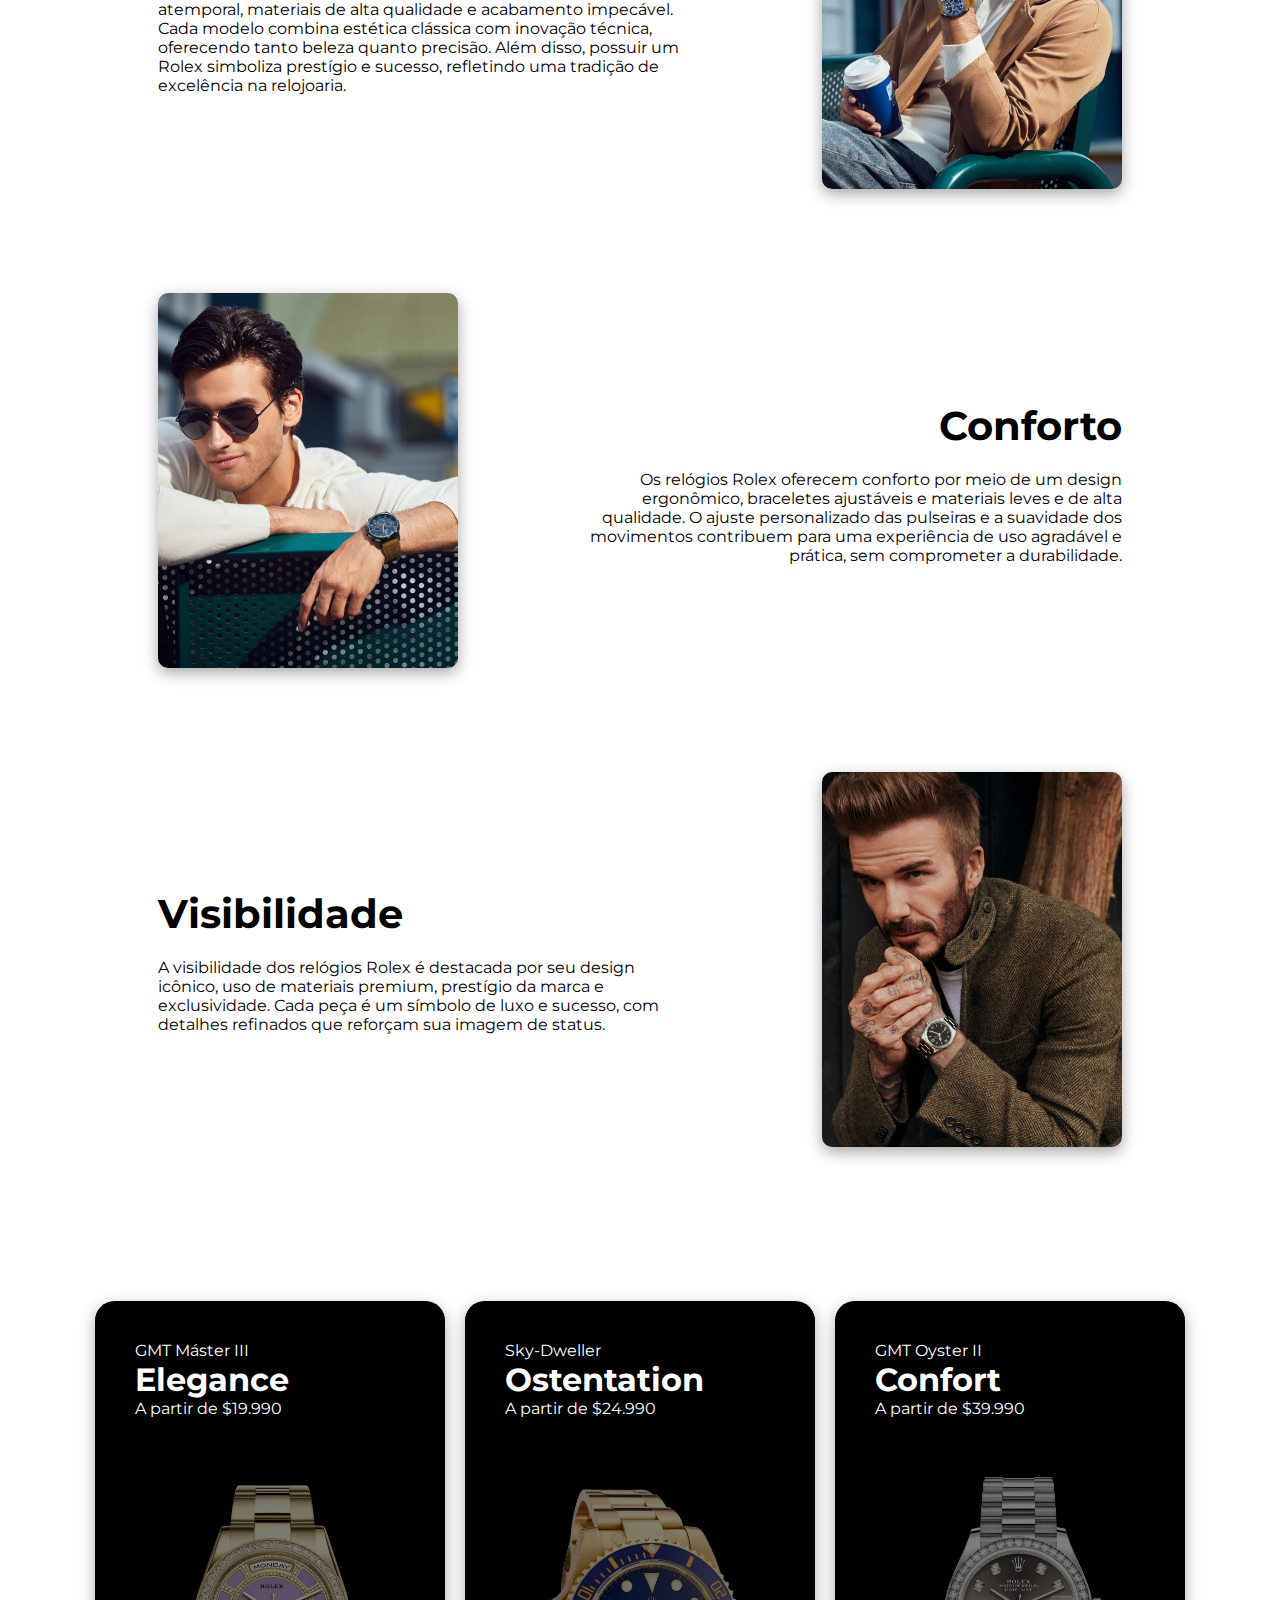
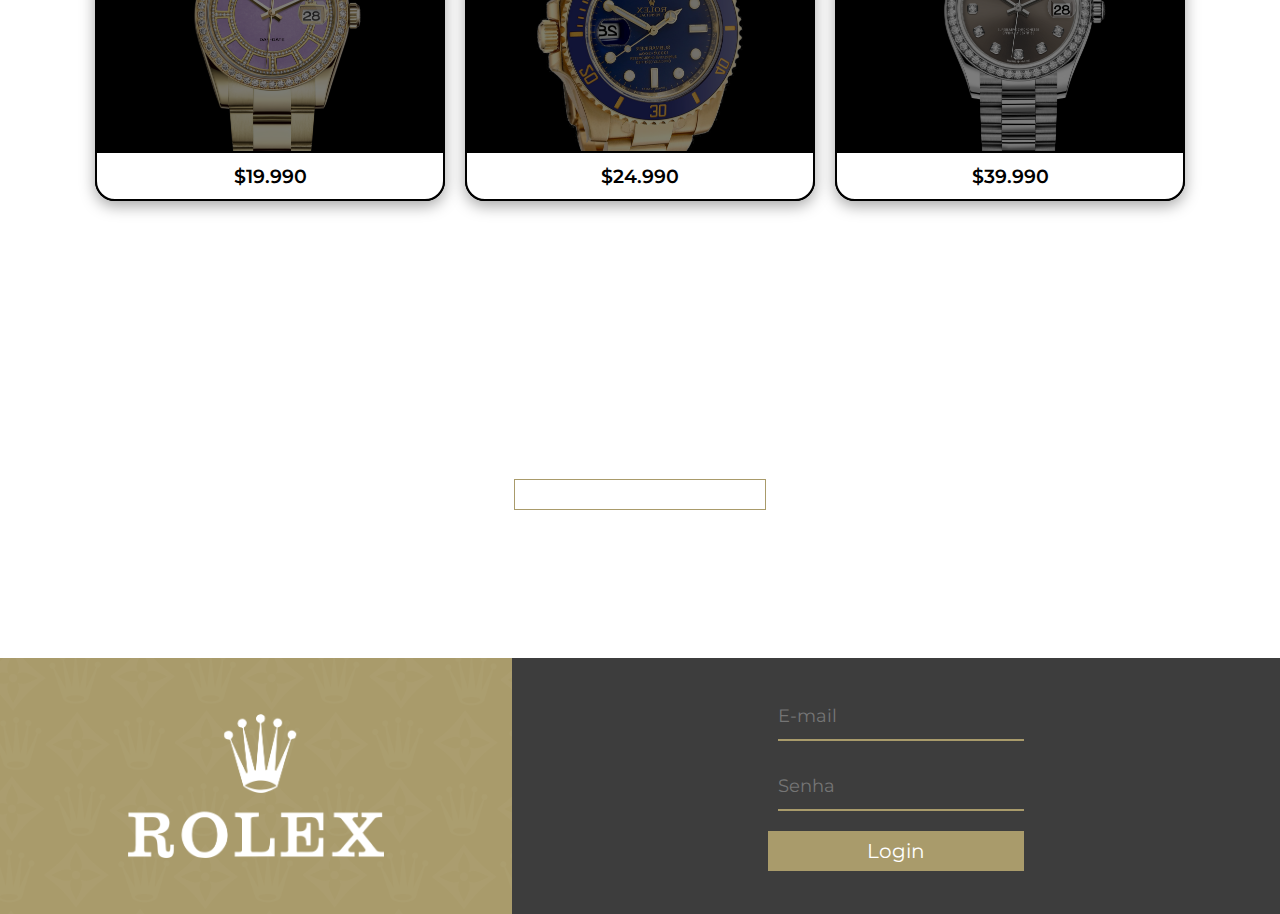
==== commit d050d54f: "Update index.html" ====
--- a/index.html
+++ b/index.html
@@ -47,7 +47,7 @@
         </div>
     </div>
     <!--Comentarios-->
-    <section class="comments">
+    <section class="comments" id="products">
         <div class="comment">
             <div class="comments-words">
                 <h1 class="comments-title">
@@ -89,7 +89,7 @@
         </div>
     </section>
     <!--cards-->
-    <div class="multiple-cards">
+    <div class="multiple-cards" id="mercadoria">
         <div class="card">
             <div class="container-card">
                 <p class="card-title">GMT Máster III</p>
--- a/style.css
+++ b/style.css
@@ -103,6 +103,7 @@
     border-radius: 50px;
     color: #fff;
     height: 35px;
+    -webkit-backdrop-filter: blur(10px);
     backdrop-filter: blur(10px);
 }
 .text{
@@ -161,13 +162,13 @@
 /*Comentarios*/
 
 .comments{
-    padding: 50px 100px;
+    padding: 0 10vw 0 10vw;
 }
 .comment{
     display: flex;
     align-items: center;
     justify-content: center;
-    padding: 0 30px 0 30px;
+    padding: 50px 30px 50px 30px;
 }
 .comments-img{
     width: 300px;
